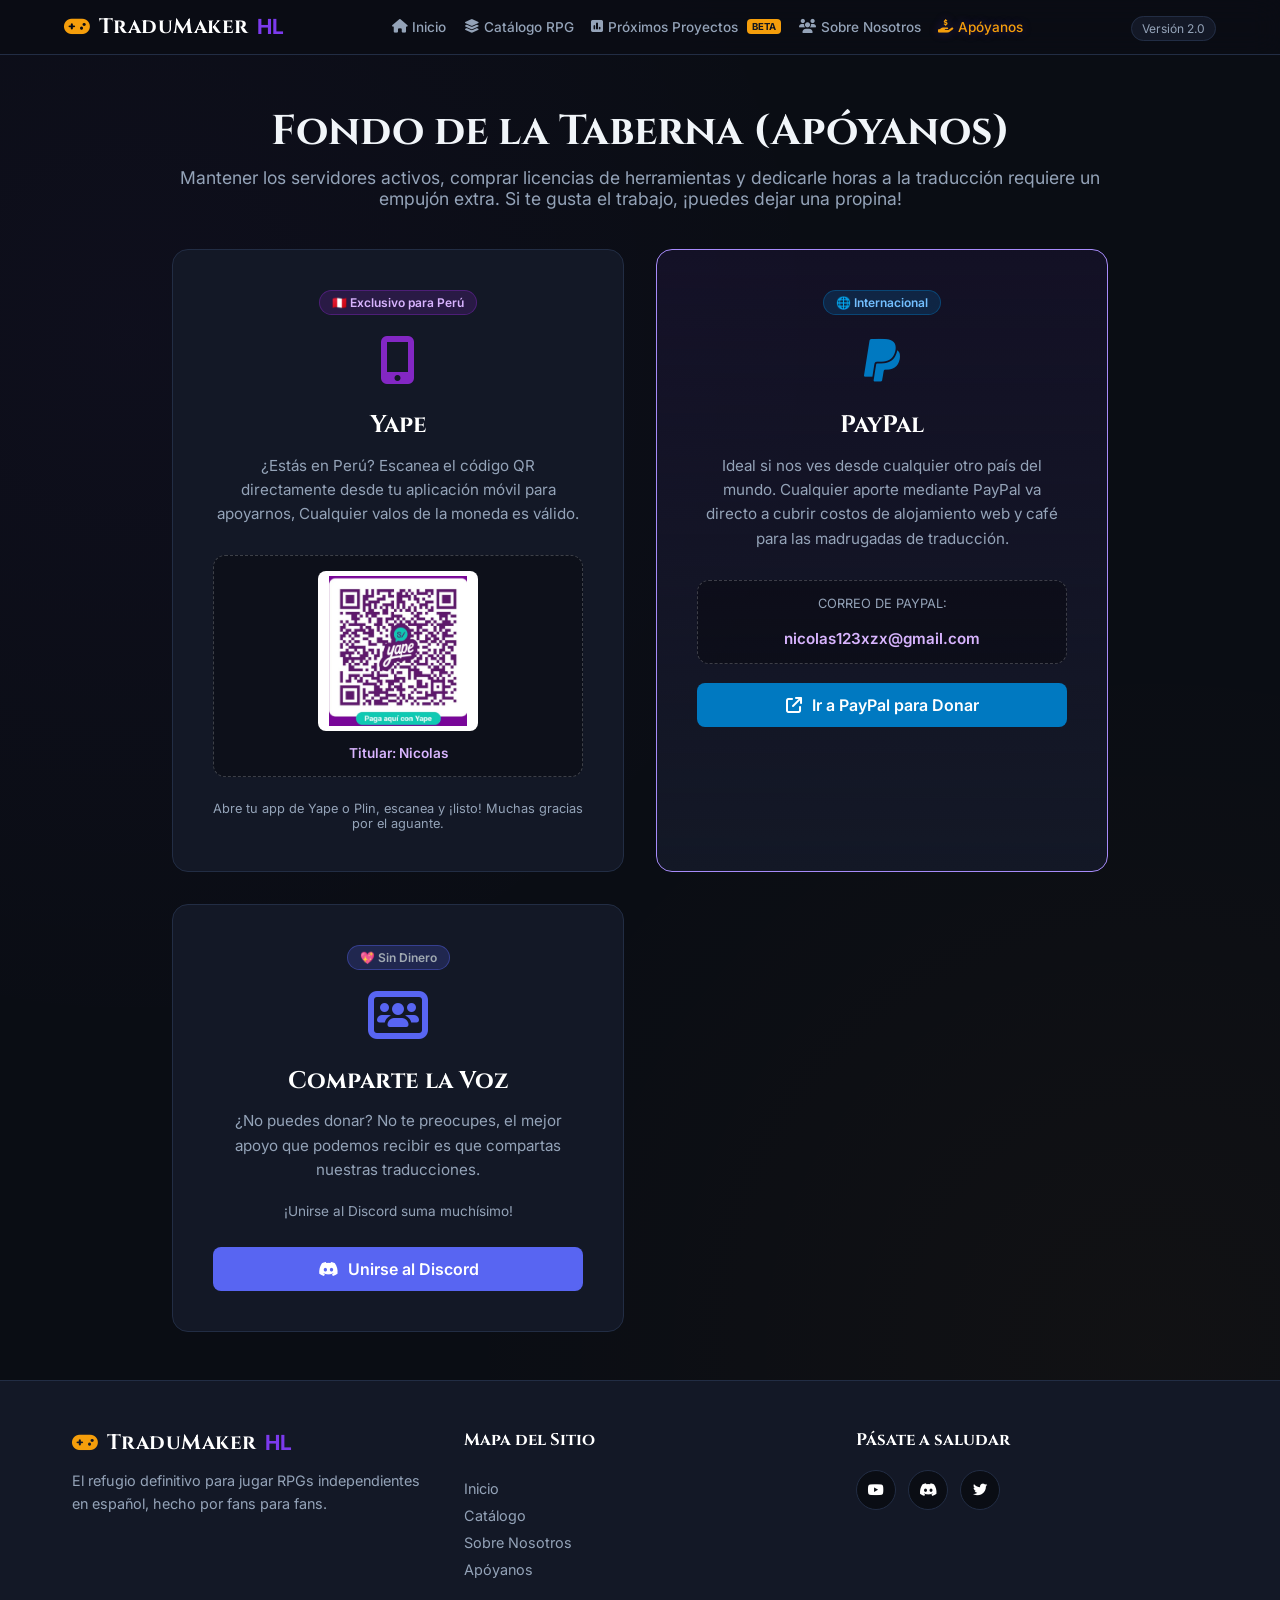
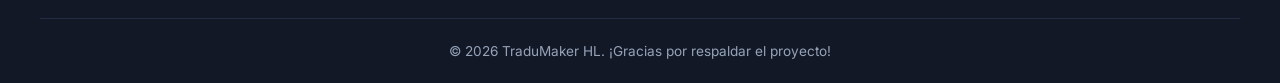
==== TraduMakerHL-Pro/apoyanos.html @ 2f7e2fd6 "Update apoyanos.html" ====
<!DOCTYPE html>
<html lang="es">
<head>
    <meta charset="UTF-8">
    <meta name="viewport" content="width=device-width, initial-scale=1.0">
    <title>TraduMaker HL - Apóyanos | RPG Maker en Español</title>
    <link href="https://fonts.googleapis.com/css2?family=Cinzel:wght@600;700;900&family=Inter:wght@300;400;500;600;700&display=swap" rel="stylesheet">
    <link rel="stylesheet" href="https://cdnjs.cloudflare.com/ajax/libs/font-awesome/6.4.0/css/all.min.css">
    <link rel="stylesheet" href="inicio.css">
    <style>
        /* Estilos específicos para la sección de Donaciones / Apoyo */
        .support-grid {
            display: grid;
            grid-template-columns: repeat(auto-fit, minmax(300px, 1fr));
            gap: 2rem;
            margin-top: 2.5rem;
        }
        .support-card {
            background: var(--bg-card);
            border: 1px solid var(--border);
            border-radius: 16px;
            padding: 2.5rem;
            text-align: center;
            position: relative;
            overflow: hidden;
            transition: transform 0.3s, border-color 0.3s;
        }
        .support-card:hover {
            transform: translateY(-5px);
            border-color: var(--accent);
        }
        .support-card.featured {
            border-color: #a78bfa;
            background: linear-gradient(180deg, rgba(124, 58, 237, 0.08) 0%, var(--bg-card) 100%);
        }
        .support-icon {
            font-size: 3rem;
            margin-bottom: 1.2rem;
        }
        .support-card.yape .support-icon { color: #8327c4; }
        .support-card.paypal .support-icon { color: #0079c1; }
        .support-card.community .support-icon { color: #5865f2; }

        .support-card h3 {
            font-family: 'Cinzel', serif;
            font-size: 1.5rem;
            margin-bottom: 0.8rem;
            color: white;
        }
        .support-card p {
            color: var(--text-muted);
            font-size: 0.95rem;
            line-height: 1.6;
            margin-bottom: 1.8rem;
        }
        .support-badge {
            display: inline-block;
            background: rgba(131, 39, 196, 0.2);
            color: #d8b4fe;
            border: 1px solid rgba(131, 39, 196, 0.4);
            padding: 4px 12px;
            border-radius: 20px;
            font-size: 0.75rem;
            font-weight: 600;
            margin-bottom: 1rem;
        }
        .btn-support {
            display: inline-flex;
            align-items: center;
            justify-content: center;
            gap: 10px;
            width: 100%;
            padding: 12px 20px;
            border-radius: 8px;
            font-weight: 600;
            text-decoration: none;
            transition: filter 0.2s;
        }
        .btn-paypal {
            background: #0079c1;
            color: white;
        }
        .btn-paypal:hover { background: #0090e7; }

        .btn-discord {
            background: #5865f2;
            color: white;
        }
        .btn-discord:hover { background: #6a75f3; }

        /* Contenedor del Código QR de Yape */
        .yape-qr-box {
            background: rgba(0, 0, 0, 0.3);
            border: 1px dashed rgba(255, 255, 255, 0.2);
            padding: 15px;
            border-radius: 12px;
            margin-bottom: 1.5rem;
            display: flex;
            flex-direction: column;
            align-items: center;
            gap: 10px;
        }
        .yape-qr-img {
            width: 160px;
            height: 160px;
            object-fit: contain;
            border-radius: 8px;
            background: white;
            padding: 5px;
        }
        .yape-owner {
            font-size: 0.85rem;
            color: #d8b4fe;
            font-weight: 600;
            margin-top: 4px;
        }
    </style>
</head>
<body>

    <!-- Navegación Profesional Multi-página -->
    <header class="navbar">
        <div class="nav-container">
            <div class="logo">
                <i class="fa-solid fa-gamepad"></i> TraduMaker<span>HL</span>
            </div>
            <nav class="nav-links">
                <a href="index.html"><i class="fa-solid fa-house"></i> Inicio</a>
                <a href="catalogo.html"><i class="fa-solid fa-layer-group"></i> Catálogo RPG</a>
                <a href="votaciones.html"><i class="fa-solid fa-square-poll-vertical"></i> Próximos Proyectos <span style="background: #f59e0b; color: #111520; font-size: 0.6rem; padding: 2px 5px; border-radius: 4px; font-weight: 700; vertical-align: middle; margin-left: 4px;">BETA</span></a>
                <a href="nosotros.html"><i class="fa-solid fa-users"></i> Sobre Nosotros</a>
                <a href="apoyanos.html" class="active"><i class="fa-solid fa-hand-holding-dollar"></i> Apóyanos</a>
            </nav>
            <div class="nav-version">
                <span>Versión 2.0</span>
            </div>
        </div>
    </header>

    <!-- Contenido Principal: Apóyanos -->
    <main class="main-content">
        <section class="container about-page-section">
            <div class="catalog-header-banner">
                <h1>Fondo de la Taberna (Apóyanos)</h1>
                <p>Mantener los servidores activos, comprar licencias de herramientas y dedicarle horas a la traducción requiere un empujón extra. Si te gusta el trabajo, ¡puedes dejar una propina!</p>
            </div>

            <div class="support-grid">
                <!-- Método 1: Yape (Solo Perú - Mediante QR) -->
                <div class="support-card yape">
                    <span class="support-badge">🇵🇪 Exclusivo para Perú</span>
                    <div class="support-icon"><i class="fa-solid fa-mobile-screen-button"></i></div>
                    <h3>Yape</h3>
                    <p>¿Estás en Perú? Escanea el código QR directamente desde tu aplicación móvil para apoyarnos, Cualquier valos de la moneda es válido.</p>
                    
                    <div class="yape-qr-box">
                        <!-- Reemplaza 'img/qr-yape.png' por la ruta o enlace real de imagen QR -->
                        <img src="yape.jpeg" alt="QR Yape TraduMaker HL" class="yape-qr-img" onerror="this.src='https://via.placeholder.com/160?text=Tu+QR+Aqui'">
                        <span class="yape-owner">Titular: Nicolas</span>
                    </div>

                    <div style="font-size: 0.8rem; color: var(--text-muted);">
                        Abre tu app de Yape o Plin, escanea y ¡listo! Muchas gracias por el aguante.
                    </div>
                </div>

                <!-- Método 2: PayPal (Internacional) -->
                <div class="support-card paypal featured">
                    <span class="support-badge" style="background: rgba(0, 121, 193, 0.2); color: #73bfff; border-color: rgba(0, 121, 193, 0.4);">🌐 Internacional</span>
                    <div class="support-icon"><i class="fa-brands fa-paypal"></i></div>
                    <h3>PayPal</h3>
                    <p>Ideal si nos ves desde cualquier otro país del mundo. Cualquier aporte mediante PayPal va directo a cubrir costos de alojamiento web y café para las madrugadas de traducción.</p>
                    
                    <!-- Correo de PayPal -->
                    <div class="yape-qr-box" style="margin-bottom: 1.2rem;">
                        <span style="font-size: 0.8rem; color: var(--text-muted); display: block; margin-bottom: 4px;">CORREO DE PAYPAL:</span>
                        <span class="yape-owner" style="font-size: 0.95rem; user-select: all;">nicolas123xzx@gmail.com</span>
                    </div>

                    <a href="https://www.paypal.com" target="_blank" class="btn-support btn-paypal"><i class="fa-solid fa-arrow-up-right-from-square"></i> Ir a PayPal para Donar</a>
                </div>

                <!-- Método 3: Apoyo Comunitario (Discord / Compartir) -->
                <div class="support-card community">
                    <span class="support-badge" style="background: rgba(88, 101, 242, 0.2); color: #a1aab2; border-color: rgba(88, 101, 242, 0.4);">💖 Sin Dinero</span>
                    <div class="support-icon"><i class="fa-solid fa-users-rectangle"></i></div>
                    <h3>Comparte la Voz</h3>
                    <p>¿No puedes donar? No te preocupes, el mejor apoyo que podemos recibir es que compartas nuestras traducciones.</p>
                    <p style="font-size: 0.85rem; color: var(--text-muted); margin-top: -10px; margin-bottom: 1.5rem;">¡Unirse al Discord suma muchísimo!</p>
                    <a href="https://discord.gg/gkAe3CmK86" target="_blank" class="btn-support btn-discord"><i class="fa-brands fa-discord"></i> Unirse al Discord</a>
                </div>
            </div>
        </section>
    </main>

    <!-- Footer Profesional -->
    <footer class="footer">
        <div class="footer-content">
            <div class="footer-info">
                <div class="logo"><i class="fa-solid fa-gamepad"></i> TraduMaker<span>HL</span></div>
                <p>El refugio definitivo para jugar RPGs independientes en español, hecho por fans para fans.</p>
            </div>
            <div class="footer-links">
                <h4>Mapa del Sitio</h4>
                <a href="index.html">Inicio</a>
                <a href="catalogo.html">Catálogo</a>
                <a href="nosotros.html">Sobre Nosotros</a>
                <a href="apoyanos.html">Apóyanos</a>
            </div>
            <div class="footer-socials">
                <h4>Pásate a saludar</h4>
                <div class="social-icons">
                    <a href="https://www.youtube.com/@nikolashl" target="_blank"><i class="fa-brands fa-youtube"></i></a>
                    <a href="https://discord.gg/gkAe3CmK86" target="_blank"><i class="fa-brands fa-discord"></i></a>
                    <a href="https://x.com/NiKolas_HL" target="_blank"><i class="fa-brands fa-twitter"></i></a>
                </div>
            </div>
        </div>
        <div class="footer-bottom">
            <p>&copy; 2026 TraduMaker HL. ¡Gracias por respaldar el proyecto!</p>
        </div>
    </footer>
</body>
</html>
---- TraduMakerHL-Pro/inicio.css ----
:root {
    --bg-main: #0a0d14;
    --bg-card: #131826;
    --bg-card-hover: #192136;
    --accent: #7c3aed; /* Violeta arcano / Mágico */
    --accent-hover: #6d28d9;
    --accent-glow: rgba(124, 58, 237, 0.35);
    --gold: #f59e0b; /* Toque RPG clásico */
    --text-main: #f1f5f9;
    --text-muted: #94a3b8;
    --border: #222d44;
    --border-glow: #7c3aed50;
}

/* Importar fuentes con toque épico/anime */
@import url('https://fonts.googleapis.com/css2?family=Cinzel:wght@600;700;900&family=Inter:wght@300;400;500;600;700&display=swap');

* { box-sizing: border-box; margin: 0; padding: 0; font-family: 'Inter', sans-serif; }

body { 
    background-color: var(--bg-main); 
    color: var(--text-main); 
    display: flex; 
    flex-direction: column; 
    min-height: 100vh;
    background-image: 
        radial-gradient(circle at 10% 20%, rgba(124, 58, 237, 0.04) 0%, transparent 40%),
        radial-gradient(circle at 90% 80%, rgba(245, 158, 11, 0.03) 0%, transparent 40%);
}

/* Navbar Profesional RPG Optimizada */
.navbar { 
    background: rgba(10, 13, 20, 0.9); 
    backdrop-filter: blur(14px); 
    border-bottom: 1px solid var(--border); 
    position: sticky; 
    top: 0; 
    z-index: 1000; 
    width: 100%;
}
.nav-container { 
    max-width: 1200px; 
    margin: 0 auto; 
    padding: 0.8rem 1.5rem; 
    display: flex; 
    justify-content: space-between; 
    align-items: center; 
}
.logo { 
    font-family: 'Cinzel', serif;
    font-size: 1.3rem; 
    font-weight: 700; 
    display: flex; 
    align-items: center; 
    gap: 8px; 
    color: white; 
    letter-spacing: 0.5px;
}
.logo i { color: var(--gold); }
.logo span { color: var(--accent); }
.badge-v2 { 
    background: linear-gradient(135deg, var(--accent), #4f46e5); 
    font-size: 0.6rem; 
    padding: 2px 6px; 
    border-radius: 4px; 
    color: white; 
    font-family: 'Inter', sans-serif;
    font-weight: 700;
}
.nav-links { 
    display: flex; 
    gap: 1.1rem; /* Espacio equilibrado para que no choquen */
    align-items: center; 
}
.nav-links a { 
    color: var(--text-muted); 
    text-decoration: none; 
    font-weight: 500; 
    transition: all 0.25s ease; 
    font-size: 0.85rem; /* Letra ligeramente más ligera para ganar espacio */
    display: flex; 
    align-items: center; 
    gap: 5px; 
    white-space: nowrap; /* Evita que los textos se rompan en dos líneas */
}
.nav-links a:hover, .nav-links a.active { 
    color: var(--text-main); 
    text-shadow: 0 0 10px var(--accent-glow);
}
.nav-links a.active { color: var(--gold); }
.nav-version span { 
    font-size: 0.75rem; 
    color: var(--text-muted); 
    background: var(--bg-card); 
    padding: 4px 10px; 
    border-radius: 20px; 
    border: 1px solid var(--border); 
}

/* Botón Menú Hamburguesa (Oculto en PC) */
.menu-toggle {
    display: none;
    font-size: 1.5rem;
    color: white;
    cursor: pointer;
    background: var(--bg-card);
    border: 1px solid var(--border);
    padding: 8px 12px;
    border-radius: 8px;
}

.main-content { flex: 1; }
.container { max-width: 1200px; margin: 0 auto; padding: 2rem; }

/* Hero Section Épico / Anime */
.hero-section { 
    position: relative; 
    background: linear-gradient(180deg, rgba(15, 23, 42, 0.7) 0%, rgba(10, 13, 20, 1) 100%), 
                radial-gradient(circle at center, rgba(124, 58, 237, 0.15) 0%, transparent 70%);
    padding: 6rem 2rem; 
    text-align: center; 
    border-bottom: 1px solid var(--border); 
    overflow: hidden; 
}
.hero-content { position: relative; z-index: 2; max-width: 750px; margin: 0 auto; }
.hero-badge { 
    display: inline-flex; 
    align-items: center; 
    gap: 8px; 
    background: rgba(124, 58, 237, 0.12); 
    color: #a78bfa; 
    padding: 6px 16px; 
    border-radius: 20px; 
    font-size: 0.85rem; 
    font-weight: 600; 
    margin-bottom: 1.5rem; 
    border: 1px solid rgba(124, 58, 237, 0.3); 
    box-shadow: 0 0 15px rgba(124, 58, 237, 0.1);
}
.hero-badge i { color: var(--gold); }
.hero-content h1 { 
    font-family: 'Cinzel', serif;
    font-size: 3.2rem; 
    margin-bottom: 1.2rem; 
    line-height: 1.15; 
    letter-spacing: -0.5px;
    text-shadow: 0 4px 20px rgba(0,0,0,0.5);
}
.hero-content h1 span { 
    background: linear-gradient(135deg, #a78bfa, var(--accent), var(--gold));
    -webkit-background-clip: text;
    -webkit-text-fill-color: transparent;
}
.hero-content p { color: var(--text-muted); font-size: 1.15rem; margin-bottom: 2.5rem; line-height: 1.7; }
.hero-buttons { display: flex; justify-content: center; gap: 1rem; flex-wrap: wrap; }

.btn-primary { 
    background: linear-gradient(135deg, var(--accent), #5b21b6); 
    color: white; 
    padding: 0.9rem 1.8rem; 
    border-radius: 10px; 
    text-decoration: none; 
    font-weight: 600; 
    display: inline-flex; 
    align-items: center; 
    gap: 8px; 
    transition: all 0.3s ease; 
    box-shadow: 0 4px 15px var(--accent-glow);
    border: 1px solid rgba(167, 139, 250, 0.2);
}
.btn-primary:hover { 
    background: linear-gradient(135deg, var(--accent-hover), #4c1d95);
    transform: translateY(-3px); 
    box-shadow: 0 6px 20px rgba(124, 58, 237, 0.5);
}
.btn-secondary { 
    background: var(--bg-card); 
    color: white; 
    border: 1px solid var(--border); 
    padding: 0.9rem 1.8rem; 
    border-radius: 10px; 
    text-decoration: none; 
    font-weight: 600; 
    display: inline-flex; 
    align-items: center; 
    gap: 8px; 
    transition: all 0.3s ease; 
}
.btn-secondary:hover { 
    background: var(--bg-card-hover); 
    border-color: var(--accent);
    transform: translateY(-3px);
}

/* Features Bar */
.features-bar { background: var(--bg-card); border-bottom: 1px solid var(--border); padding: 2rem 0; }
.features-grid { display: grid; grid-template-columns: repeat(auto-fit, minmax(280px, 1fr)); gap: 1.5rem; padding: 0 2rem; }
.feature-item { display: flex; align-items: center; gap: 1.2rem; }
.feature-item i { 
    font-size: 1.8rem; 
    color: var(--gold); 
    background: rgba(245, 158, 11, 0.1); 
    padding: 14px; 
    border-radius: 12px; 
    border: 1px solid rgba(245, 158, 11, 0.2);
}
.feature-item h3 { font-size: 1rem; margin-bottom: 4px; font-family: 'Cinzel', serif; }
.feature-item p { font-size: 0.85rem; color: var(--text-muted); }

/* Secciones y Tarjetas de Juegos (Estilo RPG Cards) */
.recent-section { margin: 4rem auto; }
.section-header { display: flex; justify-content: space-between; align-items: flex-end; margin-bottom: 2rem; }
.section-header h2 { 
    font-family: 'Cinzel', serif;
    font-size: 1.8rem; 
    display: flex; 
    align-items: center; 
    gap: 12px; 
}
.section-header h2 i { color: var(--gold); }
.section-header p { color: var(--text-muted); font-size: 0.95rem; margin-top: 6px; }
.view-all-link { color: #a78bfa; text-decoration: none; font-weight: 600; font-size: 0.95rem; display: inline-flex; align-items: center; gap: 6px; transition: color 0.2s; }
.view-all-link:hover { color: white; text-decoration: underline; }

.games-grid { display: grid; grid-template-columns: repeat(auto-fill, minmax(230px, 1fr)); gap: 1.8rem; }
.game-card { 
    background: var(--bg-card); 
    border: 1px solid var(--border); 
    border-radius: 14px; 
    overflow: hidden; 
    display: flex; 
    flex-direction: column; 
    transition: all 0.3s cubic-bezier(0.16, 1, 0.3, 1); 
}
.game-card:hover { 
    transform: translateY(-8px); 
    border-color: var(--accent);
    box-shadow: 0 12px 30px rgba(124, 58, 237, 0.25); 
}
.game-img-container { position: relative; width: 100%; height: 180px; overflow: hidden; background: #000; }
.game-img { width: 100%; height: 100%; object-fit: cover; transition: transform 0.5s ease; }
.game-card:hover .game-img { transform: scale(1.08); }
.game-tag { 
    position: absolute; 
    top: 12px; 
    right: 12px; 
    background: rgba(10, 13, 20, 0.85); 
    backdrop-filter: blur(6px); 
    color: var(--gold); 
    font-size: 0.7rem; 
    padding: 4px 10px; 
    border-radius: 6px; 
    font-weight: 600; 
    border: 1px solid rgba(245, 158, 11, 0.3);
}
.game-info { padding: 1.4rem; display: flex; flex-direction: column; flex: 1; justify-content: space-between; }
.game-title { 
    font-family: 'Cinzel', serif;
    font-size: 1.05rem; 
    font-weight: 700; 
    margin-bottom: 1.2rem; 
    color: white; 
    line-height: 1.4; 
}
.btn-enter { 
    background: rgba(124, 58, 237, 0.15); 
    color: #a78bfa; 
    border: 1px solid rgba(124, 58, 237, 0.3);
    text-align: center; 
    padding: 0.7rem; 
    border-radius: 8px; 
    text-decoration: none; 
    font-size: 0.9rem; 
    font-weight: 600; 
    display: inline-flex; 
    align-items: center; 
    justify-content: center; 
    gap: 8px; 
    transition: all 0.25s ease; 
}
.btn-enter:hover { 
    background: var(--accent); 
    color: white;
    border-color: var(--accent);
    box-shadow: 0 0 15px var(--accent-glow);
}

/* Controles de Catálogo y Búsqueda */
.catalog-page-section { padding: 3rem 2rem; }
.catalog-header-banner { text-align: center; margin-bottom: 2.5rem; }
.catalog-header-banner h1 { font-family: 'Cinzel', serif; font-size: 2.6rem; margin-bottom: 0.5rem; }
.catalog-header-banner p { color: var(--text-muted); font-size: 1.1rem; }
.catalog-controls { display: flex; justify-content: center; margin-bottom: 2.5rem; }
.search-box { position: relative; width: 100%; max-width: 550px; }
.search-box i { position: absolute; left: 18px; top: 50%; transform: translateY(-50%); color: var(--text-muted); }
.search-box input { 
    width: 100%; 
    background: var(--bg-card); 
    border: 1px solid var(--border); 
    padding: 0.95rem 1rem 0.95rem 3.2rem; 
    border-radius: 12px; 
    color: white; 
    font-size: 1rem; 
    outline: none; 
    transition: all 0.25s ease; 
}
.search-box input:focus { 
    border-color: var(--accent); 
    box-shadow: 0 0 15px var(--accent-glow);
    background: var(--bg-card-hover);
}

/* Páginas Sobre Nosotros y Apóyanos */
.about-page-section, .donate-page-section { padding: 3rem 2rem; max-width: 1000px; margin: 0 auto; }
.about-grid { display: grid; grid-template-columns: repeat(auto-fit, minmax(280px, 1fr)); gap: 2rem; margin-bottom: 3rem; }
.about-card { background: var(--bg-card); border: 1px solid var(--border); padding: 2.2rem; border-radius: 14px; transition: border-color 0.3s; }
.about-card:hover { border-color: rgba(124, 58, 237, 0.4); }
.about-icon { font-size: 2.2rem; color: var(--gold); margin-bottom: 1.2rem; }
.about-card h2 { font-family: 'Cinzel', serif; margin-bottom: 0.75rem; font-size: 1.4rem; }
.about-card p { color: var(--text-muted); line-height: 1.7; font-size: 0.95rem; }

.values-section { text-align: center; margin-top: 3.5rem; }
.values-section h2 { font-family: 'Cinzel', serif; font-size: 1.8rem; margin-bottom: 2rem; }
.values-grid { display: grid; grid-template-columns: repeat(auto-fit, minmax(260px, 1fr)); gap: 1.5rem; text-align: left; }
.value-box { background: var(--bg-card); border: 1px solid var(--border); padding: 1.8rem; border-radius: 12px; }
.value-box i { font-size: 1.6rem; color: var(--accent); margin-bottom: 1rem; }
.value-box h3 { font-family: 'Cinzel', serif; margin-bottom: 0.5rem; font-size: 1.05rem; }
.value-box p { color: var(--text-muted); font-size: 0.9rem; line-height: 1.6; }

.donate-cards-grid { display: grid; grid-template-columns: repeat(auto-fit, minmax(300px, 1fr)); gap: 2rem; }
.donate-card-pro { 
    background: var(--bg-card); 
    border: 1px solid var(--border); 
    border-radius: 14px; 
    padding: 2.5rem; 
    text-align: center; 
    display: flex; 
    flex-direction: column; 
    justify-content: space-between; 
    transition: transform 0.3s ease;
}
.donate-card-pro:hover { transform: translateY(-5px); border-color: var(--border-glow); }
.donate-icon-box { font-size: 2.8rem; color: var(--gold); margin-bottom: 1.2rem; }
.donate-card-pro h2 { font-family: 'Cinzel', serif; margin-bottom: 0.75rem; font-size: 1.4rem; }
.donate-card-pro p { color: var(--text-muted); margin-bottom: 1.8rem; line-height: 1.6; font-size: 0.95rem; }

.btn-donate-pro { 
    background: #0070ba; 
    color: white; 
    padding: 0.85rem 1.5rem; 
    border-radius: 10px; 
    text-decoration: none; 
    font-weight: 600; 
    display: inline-flex; 
    align-items: center; 
    justify-content: center; 
    gap: 8px; 
    transition: background 0.2s; 
}
.btn-donate-pro:hover { background: #005ea6; }

.social-links-grid { display: flex; flex-direction: column; gap: 12px; }
.social-btn { 
    display: flex; 
    align-items: center; 
    justify-content: center; 
    gap: 10px; 
    padding: 0.85rem; 
    border-radius: 10px; 
    text-decoration: none; 
    font-weight: 600; 
    color: white; 
    transition: opacity 0.2s, transform 0.2s; 
}
.social-btn.youtube { background: #ff0000; }
.social-btn.discord { background: #5865f2; }
.social-btn.twitter { background: #1da1f2; }
.social-btn:hover { opacity: 0.9; transform: scale(1.02); }

/* Mensajes de carga y errores */
.loading-skeleton, .error-msg, .no-games { 
    grid-column: 1 / -1; 
    text-align: center; 
    color: var(--text-muted); 
    padding: 3rem; 
    background: var(--bg-card); 
    border: 1px solid var(--border); 
    border-radius: 14px; 
    font-size: 1rem; 
}

/* Footer Profesional RPG */
.footer { background: var(--bg-card); border-top: 1px solid var(--border); padding: 3rem 0 1.5rem 0; margin-top: auto; }
.footer-content { max-width: 1200px; margin: 0 auto; padding: 0 2rem; display: grid; grid-template-columns: repeat(auto-fit, minmax(220px, 1fr)); gap: 2.5rem; margin-bottom: 2.5rem; }
.footer-info p, .footer-links a, .footer-socials a { color: var(--text-muted); font-size: 0.9rem; text-decoration: none; transition: color 0.2s; }
.footer-info p { margin-top: 12px; line-height: 1.6; }
.footer-links h4, .footer-socials h4 { font-family: 'Cinzel', serif; color: white; font-size: 1.05rem; margin-bottom: 1.2rem; }
.footer-links { display: flex; flex-direction: column; gap: 10px; }
.footer-links a:hover { color: var(--gold); }
.social-icons { display: flex; gap: 12px; }
.social-icons a { 
    background: var(--bg-main); 
    border: 1px solid var(--border);
    width: 40px; 
    height: 40px; 
    border-radius: 50%; 
    display: flex; 
    align-items: center; 
    justify-content: center; 
    color: white; 
    transition: all 0.2s ease;
}
.social-icons a:hover { 
    border-color: var(--accent); 
    color: var(--gold);
    transform: translateY(-2px);
}
.footer-bottom { max-width: 1200px; margin: 0 auto; padding: 1.5rem 2rem 0 2rem; border-top: 1px solid var(--border); text-align: center; color: var(--text-muted); font-size: 0.85rem; }

/* ========================================================================== */
/* ADAPTABILIDAD RESPONSIVE (MÓVIL Y TABLET)                                  */
/* ========================================================================== */
@media (max-width: 900px) {
    .menu-toggle {
        display: block !important;
    }

    .nav-container {
        position: relative;
    }

    .nav-links {
        position: absolute;
        top: calc(100% + 1rem);
        left: -2rem;
        right: -2rem;
        width: calc(100% + 4rem);
        background: rgba(13, 18, 29, 0.98);
        backdrop-filter: blur(16px);
        flex-direction: column;
        align-items: center;
        padding: 25px 0;
        gap: 1.2rem;
        border-bottom: 1px solid var(--border);
        border-top: 1px solid var(--border);
        box-shadow: 0 20px 30px rgba(0,0,0,0.7);
        display: none; /* Oculto por defecto */
        z-index: 1000;
    }

    .nav-links.nav-active {
        display: flex; /* Se despliega al pulsar el botón */
    }

    .nav-version {
        display: none; /* Ocultar en móviles para evitar saturación visual */
    }

    .hero-section {
        padding: 4rem 1.5rem;
    }

    .hero-content h1 {
        font-size: 2.2rem;
    }

    .hero-content p {
        font-size: 1rem;
    }

    .container {
        padding: 1.5rem;
    }
}

/* ========================================================================== */
/* MENÚ LATERAL Y BADGES DE TRADUCCIÓN (PROFESIONAL RPG)                     */
/* ========================================================================== */

.sidebar-container {
    background: var(--bg-card);
    border: 1px solid var(--border);
    border-radius: 14px;
    padding: 1.5rem;
    margin-bottom: 2rem;
}

.sidebar-header {
    font-family: 'Cinzel', serif;
    font-size: 1.2rem;
    color: white;
    margin-bottom: 1rem;
    display: flex;
    align-items: center;
    gap: 10px;
    border-bottom: 1px solid var(--border);
    padding-bottom: 0.8rem;
}

.sidebar-header i { color: var(--accent); }

.sidebar-list {
    list-style: none;
    display: flex;
    flex-direction: column;
    gap: 10px;
}

.sidebar-item {
    display: flex;
    justify-content: space-between;
    align-items: center;
    background: var(--bg-main);
    padding: 10px 14px;
    border-radius: 8px;
    border: 1px solid var(--border);
    transition: all 0.2s ease;
}

.sidebar-item:hover {
    border-color: var(--accent);
    transform: translateX(4px);
}

.sidebar-game-title {
    font-size: 0.9rem;
    color: var(--text-main);
    font-weight: 500;
}

/* Badges de Estado de Traducción (Check / X o Iconos) */
.status-badge {
    display: inline-flex;
    align-items: center;
    gap: 6px;
    font-size: 0.75rem;
    font-weight: 700;
    padding: 4px 10px;
    border-radius: 20px;
    letter-spacing: 0.5px;
}

.status-badge.completed {
    background: rgba(16, 185, 129, 0.15);
    color: #34d399;
    border: 1px solid rgba(52, 211, 153, 0.3);
    box-shadow: 0 0 10px rgba(52, 211, 153, 0.15);
}

.status-badge.progress {
    background: rgba(245, 158, 11, 0.15);
    color: var(--gold);
    border: 1px solid rgba(245, 158, 11, 0.3);
    box-shadow: 0 0 10px rgba(245, 158, 11, 0.15);
}
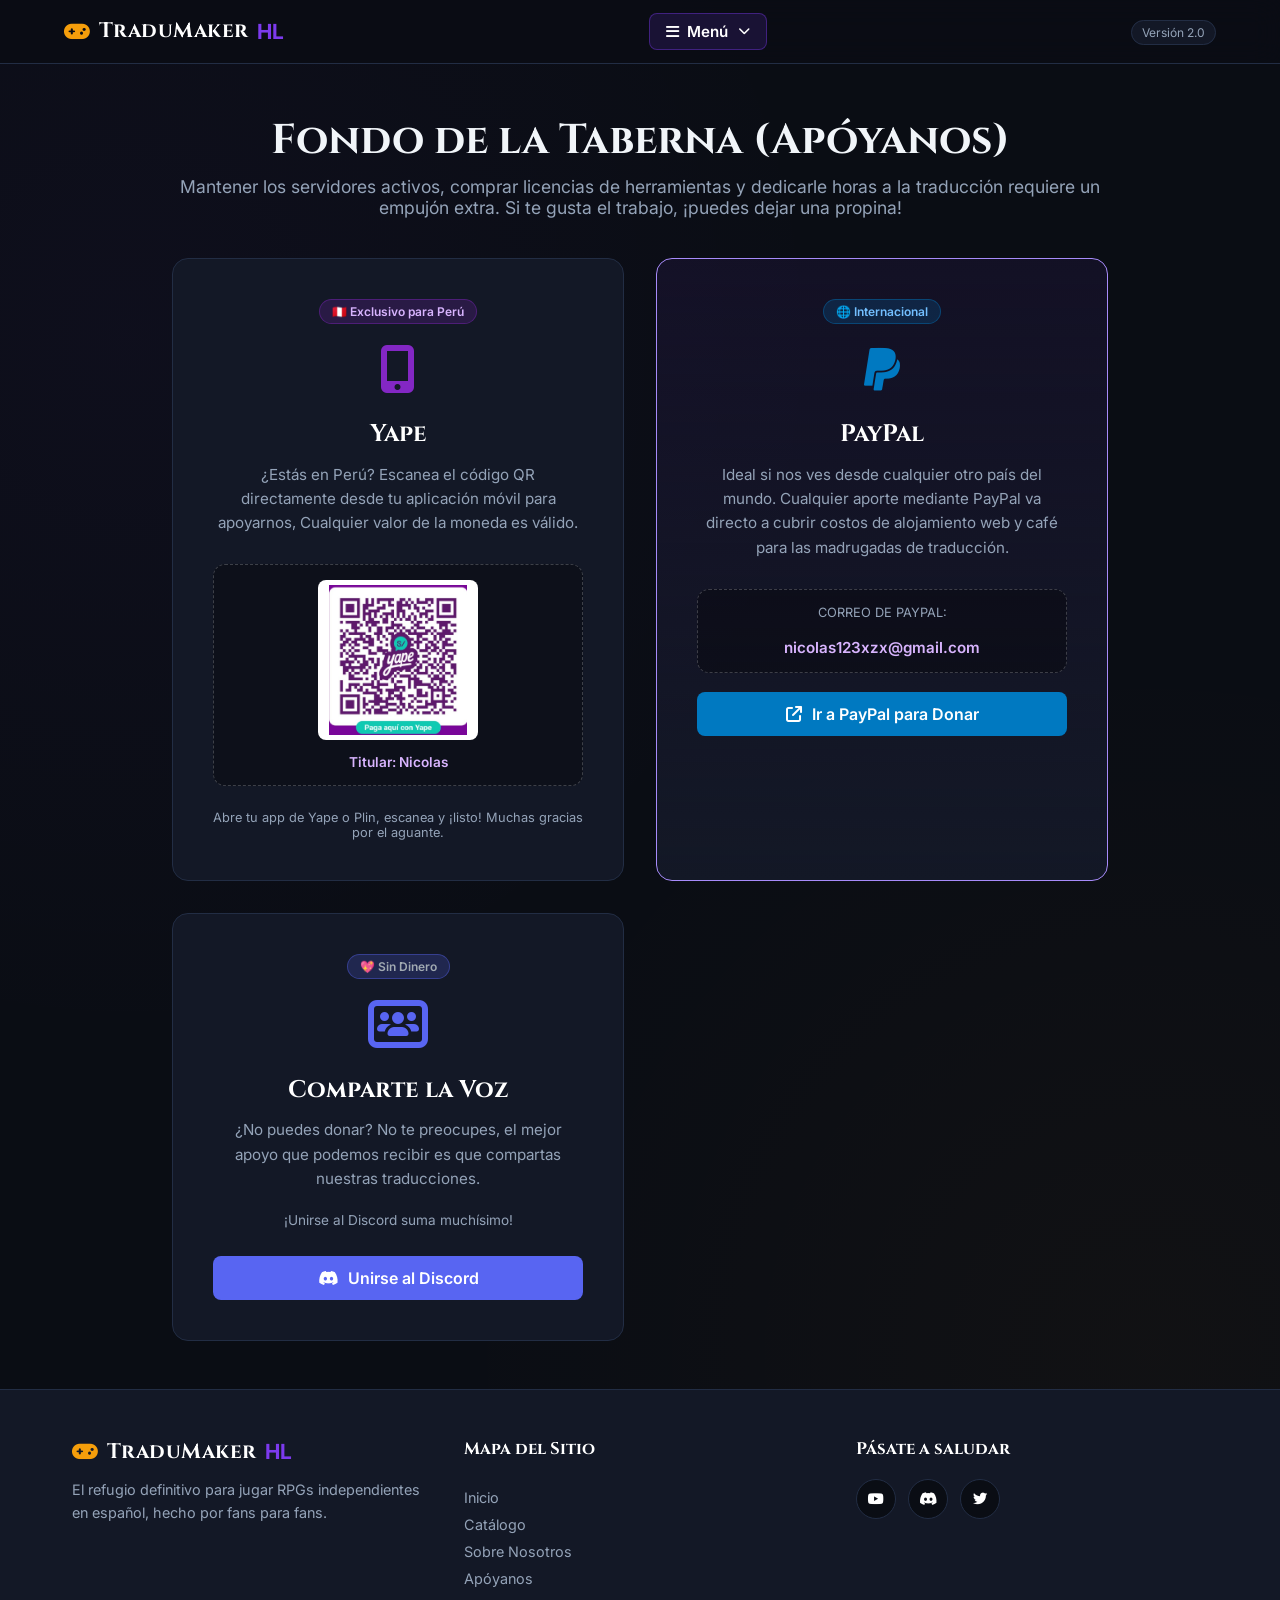
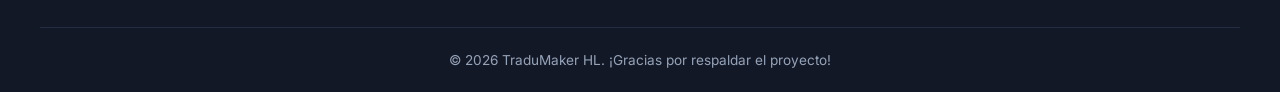
==== commit f88434c0: "Update apoyanos.html" ====
--- a/TraduMakerHL-Pro/apoyanos.html
+++ b/TraduMakerHL-Pro/apoyanos.html
@@ -114,6 +114,75 @@
             font-weight: 600;
             margin-top: 4px;
         }
+
+        /* Estilos del Menú Desplegable (Dropdown) en el Navbar */
+        .dropdown {
+            position: relative;
+            display: inline-block;
+        }
+        .dropbtn {
+            background: rgba(124, 58, 237, 0.15);
+            color: white;
+            padding: 8px 16px;
+            font-size: 0.95rem;
+            font-weight: 600;
+            border: 1px solid rgba(124, 58, 237, 0.4);
+            border-radius: 8px;
+            cursor: pointer;
+            display: inline-flex;
+            align-items: center;
+            gap: 8px;
+            transition: all 0.2s ease;
+            font-family: 'Inter', sans-serif;
+        }
+        .dropbtn:hover {
+            background: rgba(124, 58, 237, 0.3);
+            border-color: var(--accent);
+        }
+        .dropdown-content {
+            display: none;
+            position: absolute;
+            right: 0;
+            background-color: #161b22;
+            min-width: 220px;
+            box-shadow: 0px 8px 16px 0px rgba(0,0,0,0.5);
+            z-index: 1000;
+            border: 1px solid var(--border);
+            border-radius: 10px;
+            overflow: hidden;
+            margin-top: 8px;
+            animation: fadeIn 0.2s ease;
+        }
+        @keyframes fadeIn {
+            from { opacity: 0; transform: translateY(-5px); }
+            to { opacity: 1; transform: translateY(0); }
+        }
+        .dropdown-content a {
+            color: var(--text-main);
+            padding: 12px 16px;
+            text-decoration: none;
+            display: flex;
+            align-items: center;
+            gap: 10px;
+            font-size: 0.9rem;
+            border-bottom: 1px solid rgba(255, 255, 255, 0.05);
+            transition: background 0.2s;
+        }
+        .dropdown-content a:last-child {
+            border-bottom: none;
+        }
+        .dropdown-content a:hover {
+            background-color: rgba(124, 58, 237, 0.15);
+            color: var(--accent);
+        }
+        .dropdown-content a.active {
+            background-color: rgba(124, 58, 237, 0.2);
+            color: #a78bfa;
+            font-weight: 600;
+        }
+        .show {
+            display: block;
+        }
     </style>
 </head>
 <body>
@@ -124,13 +193,25 @@
             <div class="logo">
                 <i class="fa-solid fa-gamepad"></i> TraduMaker<span>HL</span>
             </div>
-            <nav class="nav-links">
-                <a href="index.html"><i class="fa-solid fa-house"></i> Inicio</a>
-                <a href="catalogo.html"><i class="fa-solid fa-layer-group"></i> Catálogo RPG</a>
-                <a href="votaciones.html"><i class="fa-solid fa-square-poll-vertical"></i> Próximos Proyectos <span style="background: #f59e0b; color: #111520; font-size: 0.6rem; padding: 2px 5px; border-radius: 4px; font-weight: 700; vertical-align: middle; margin-left: 4px;">BETA</span></a>
-                <a href="nosotros.html"><i class="fa-solid fa-users"></i> Sobre Nosotros</a>
-                <a href="apoyanos.html" class="active"><i class="fa-solid fa-hand-holding-dollar"></i> Apóyanos</a>
-            </nav>
+            
+            <!-- Menú Desplegable (Dropdown) -->
+            <div class="dropdown">
+                <button onclick="toggleMenuDesplegable()" class="dropbtn">
+                    <i class="fa-solid fa-bars"></i> Menú <i class="fa-solid fa-chevron-down" style="font-size: 0.75rem; margin-left: 2px;"></i>
+                </button>
+                <div id="navDropdown" class="dropdown-content">
+                    <a href="index.html"><i class="fa-solid fa-house"></i> Inicio</a>
+                    <a href="catalogo.html"><i class="fa-solid fa-layer-group"></i> Catálogo RPG</a>
+                    <a href="votaciones.html"><i class="fa-solid fa-square-poll-vertical"></i> Próximos Proyectos <span style="background: #f59e0b; color: #111520; font-size: 0.55rem; padding: 2px 4px; border-radius: 3px; font-weight: 700; margin-left: auto;">BETA</span></a>
+                    <a href="nosotros.html"><i class="fa-solid fa-users"></i> Sobre Nosotros</a>
+                    <a href="apoyanos.html" class="active"><i class="fa-solid fa-hand-holding-dollar"></i> Apóyanos</a>
+                    <a href="#" style="opacity: 0.7; cursor: default;" onclick="return false;">
+                        <i class="fa-solid fa-user"></i> Cuenta 
+                        <span style="font-size: 0.6rem; background: #6366f1; color: white; padding: 2px 5px; border-radius: 3px; margin-left: auto; font-weight: 600;">Pronto</span>
+                    </a>
+                </div>
+            </div>
+
             <div class="nav-version">
                 <span>Versión 2.0</span>
             </div>
@@ -151,10 +232,9 @@
                     <span class="support-badge">🇵🇪 Exclusivo para Perú</span>
                     <div class="support-icon"><i class="fa-solid fa-mobile-screen-button"></i></div>
                     <h3>Yape</h3>
-                    <p>¿Estás en Perú? Escanea el código QR directamente desde tu aplicación móvil para apoyarnos, Cualquier valos de la moneda es válido.</p>
+                    <p>¿Estás en Perú? Escanea el código QR directamente desde tu aplicación móvil para apoyarnos, Cualquier valor de la moneda es válido.</p>
                     
                     <div class="yape-qr-box">
-                        <!-- Reemplaza 'img/qr-yape.png' por la ruta o enlace real de imagen QR -->
                         <img src="yape.jpeg" alt="QR Yape TraduMaker HL" class="yape-qr-img" onerror="this.src='https://via.placeholder.com/160?text=Tu+QR+Aqui'">
                         <span class="yape-owner">Titular: Nicolas</span>
                     </div>
@@ -220,5 +300,25 @@
             <p>&copy; 2026 TraduMaker HL. ¡Gracias por respaldar el proyecto!</p>
         </div>
     </footer>
+
+    <!-- Script para el Menú Desplegable -->
+    <script>
+        function toggleMenuDesplegable() {
+            document.getElementById("navDropdown").classList.toggle("show");
+        }
+
+        // Cerrar el menú si el usuario hace clic fuera de él
+        window.onclick = function(event) {
+            if (!event.target.matches('.dropbtn') && !event.target.closest('.dropbtn')) {
+                var dropdowns = document.getElementsByClassName("dropdown-content");
+                for (var i = 0; i < dropdowns.length; i++) {
+                    var openDropdown = dropdowns[i];
+                    if (openDropdown.classList.contains('show')) {
+                        openDropdown.classList.remove('show');
+                    }
+                }
+            }
+        }
+    </script>
 </body>
 </html>
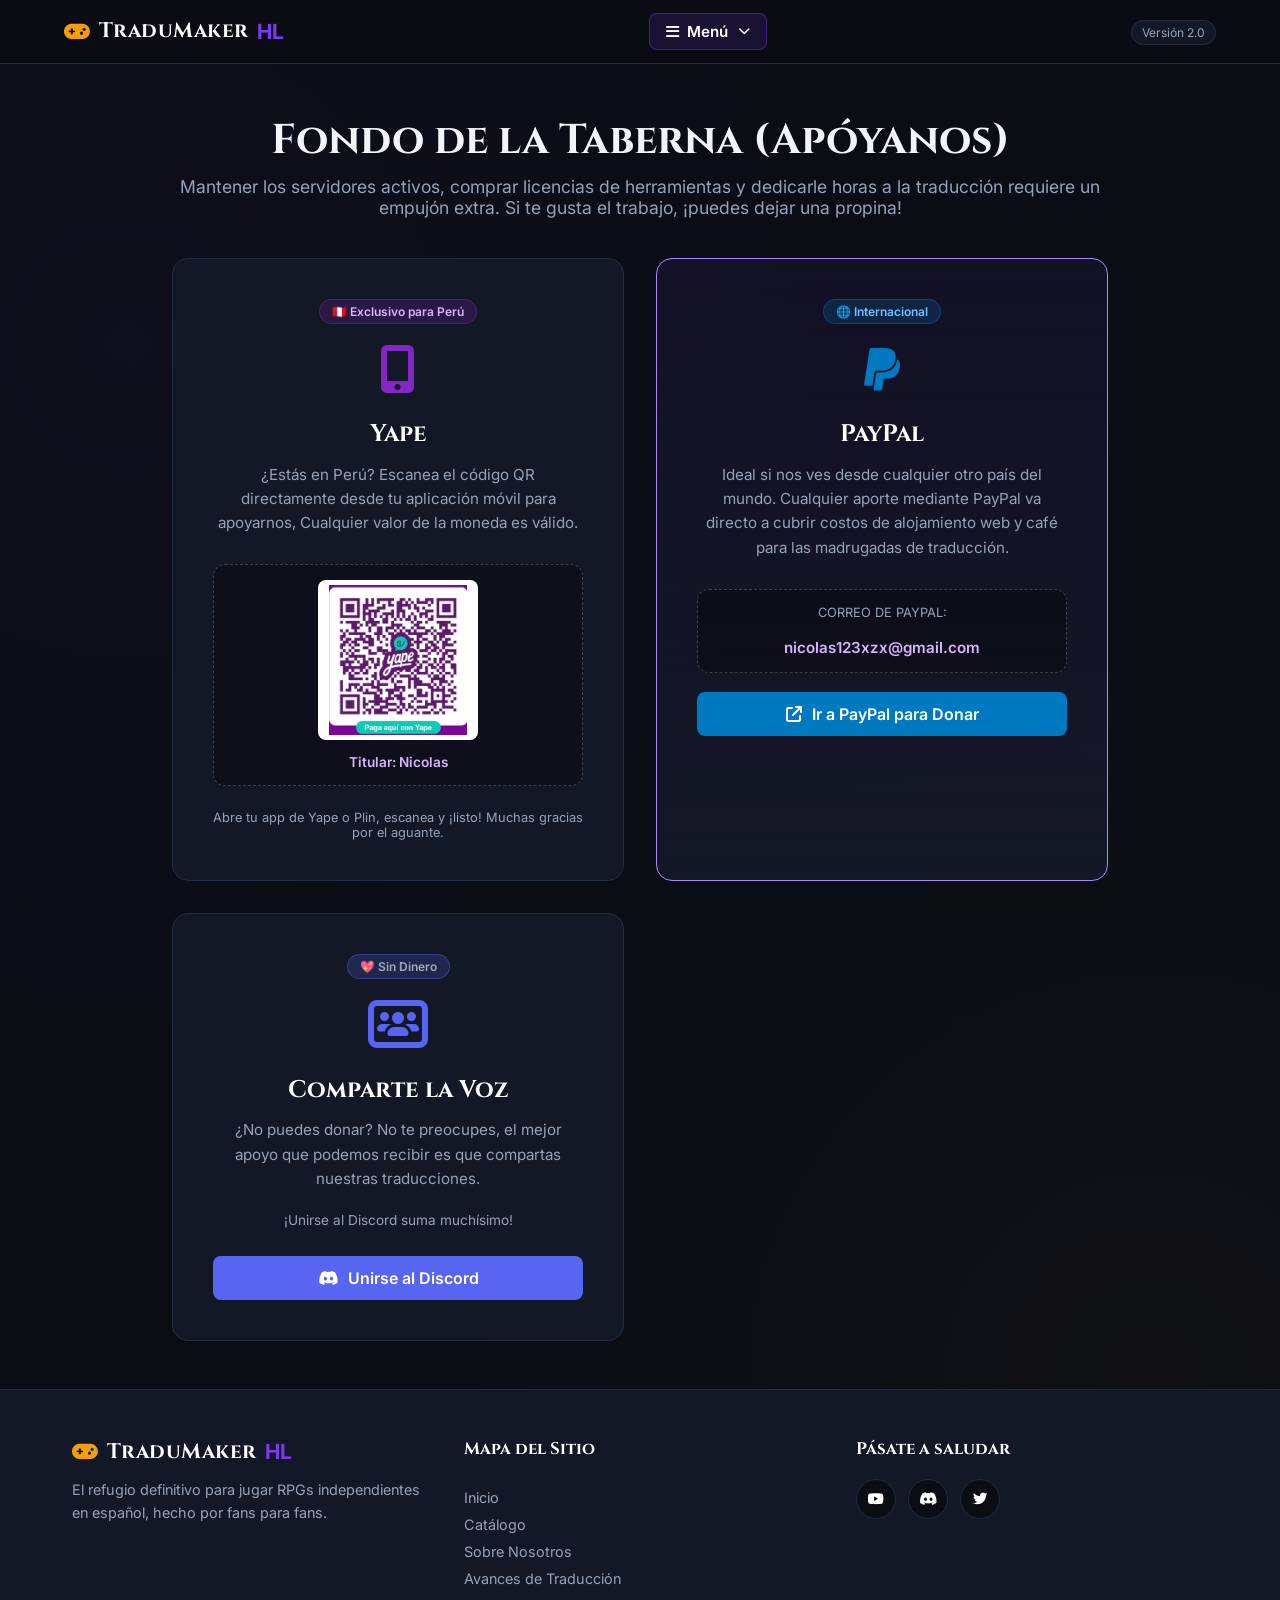
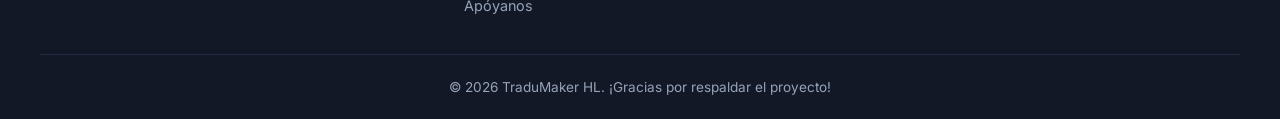
==== commit 0fc53b5e: "Update apoyanos.html" ====
--- a/TraduMakerHL-Pro/apoyanos.html
+++ b/TraduMakerHL-Pro/apoyanos.html
@@ -204,6 +204,7 @@
                     <a href="catalogo.html"><i class="fa-solid fa-layer-group"></i> Catálogo RPG</a>
                     <a href="votaciones.html"><i class="fa-solid fa-square-poll-vertical"></i> Próximos Proyectos <span style="background: #f59e0b; color: #111520; font-size: 0.55rem; padding: 2px 4px; border-radius: 3px; font-weight: 700; margin-left: auto;">BETA</span></a>
                     <a href="nosotros.html"><i class="fa-solid fa-users"></i> Sobre Nosotros</a>
+                    <a href="avances.html"><i class="fa-solid fa-bars-progress"></i> Avances de Traducción</a>
                     <a href="apoyanos.html" class="active"><i class="fa-solid fa-hand-holding-dollar"></i> Apóyanos</a>
                     <a href="#" style="opacity: 0.7; cursor: default;" onclick="return false;">
                         <i class="fa-solid fa-user"></i> Cuenta 
@@ -285,6 +286,7 @@
                 <a href="index.html">Inicio</a>
                 <a href="catalogo.html">Catálogo</a>
                 <a href="nosotros.html">Sobre Nosotros</a>
+                <a href="avances.html"> Avances de Traducción</a>
                 <a href="apoyanos.html">Apóyanos</a>
             </div>
             <div class="footer-socials">
